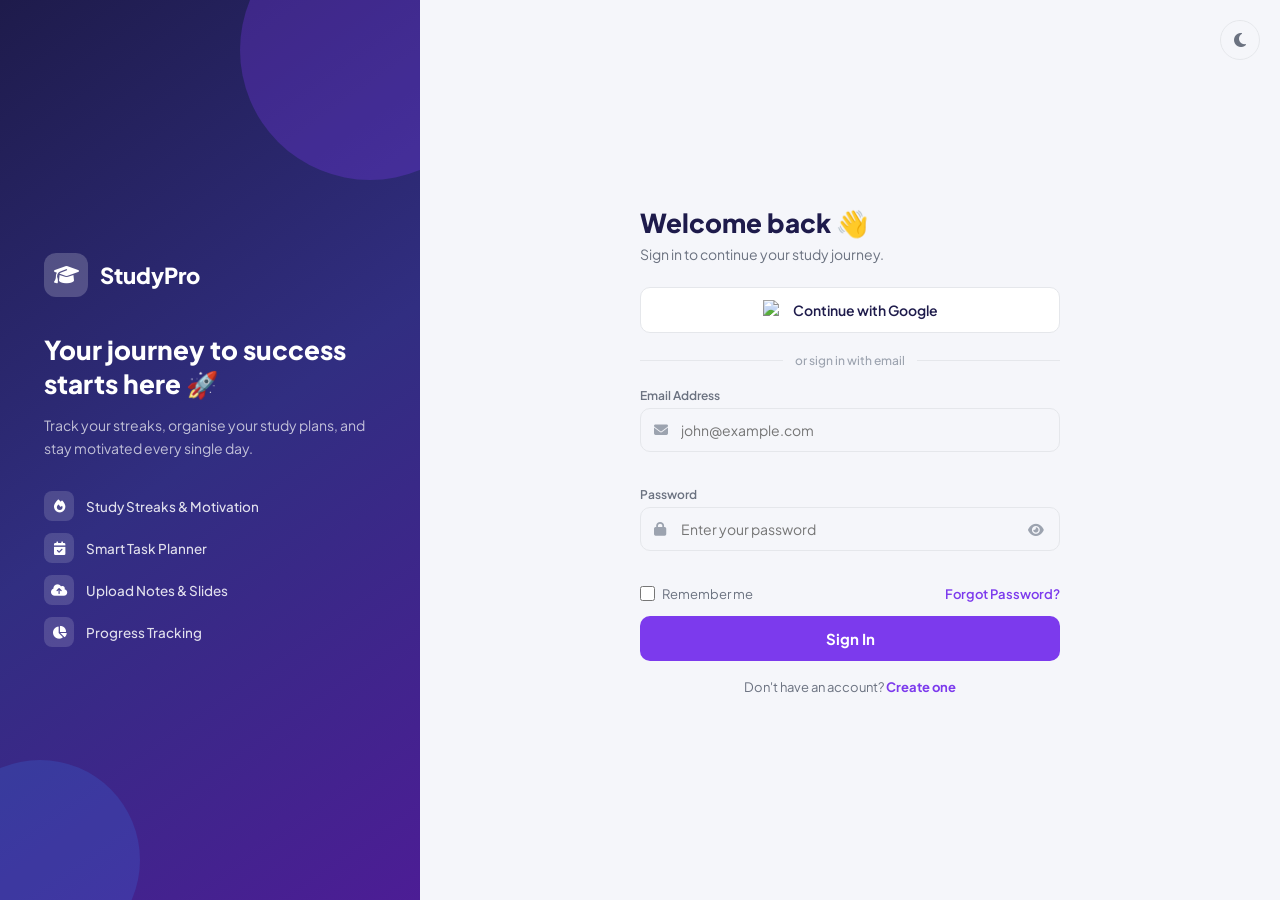
==== login.html @ b6affc6c "first commit" ====
<!DOCTYPE html>
<html lang="en" data-theme="light">
<head>
  <meta charset="UTF-8"/>
  <meta name="viewport" content="width=device-width, initial-scale=1.0"/>
  <title>StudyPro — Login</title>
  <link rel="stylesheet" href="css/style.css"/>
  <link href="https://fonts.googleapis.com/css2?family=Plus+Jakarta+Sans:wght@300;400;500;600;700;800&family=Manrope:wght@400;500;600;700&display=swap" rel="stylesheet"/>
  <link rel="stylesheet" href="https://cdnjs.cloudflare.com/ajax/libs/font-awesome/6.5.0/css/all.min.css"/>
</head>
<body class="auth-body">

  <button type="button" class="icon-btn theme-toggle auth-theme-btn" id="themeToggle" aria-label="Toggle theme" title="Toggle theme">
    <i class="fas fa-moon" id="themeIcon"></i>
  </button>

  <div class="auth-container">

    <!-- LEFT PANEL -->
    <div class="auth-left">
      <div class="auth-brand">
        <div class="brand-icon"><i class="fas fa-graduation-cap"></i></div>
        <span class="brand-name">StudyPro</span>
      </div>
      <h2 class="auth-left-title">Your journey to success starts here 🚀</h2>
      <p class="auth-left-sub">Track your streaks, organise your study plans, and stay motivated every single day.</p>
      <div class="auth-features">
        <div class="auth-feat"><i class="fas fa-fire"></i> Study Streaks & Motivation</div>
        <div class="auth-feat"><i class="fas fa-calendar-check"></i> Smart Task Planner</div>
        <div class="auth-feat"><i class="fas fa-cloud-arrow-up"></i> Upload Notes & Slides</div>
        <div class="auth-feat"><i class="fas fa-chart-pie"></i> Progress Tracking</div>
      </div>
    </div>

    <!-- RIGHT PANEL -->
    <div class="auth-right">
      <div class="auth-card">
        <h2 class="auth-title">Welcome back 👋</h2>
        <p class="auth-desc">Sign in to continue your study journey.</p>

        <!-- GOOGLE BUTTON -->
        <button class="btn-google" id="googleLogin">
          <img src="https://www.svgrepo.com/show/475656/google-color.svg" alt="Google" class="google-icon"/>
          Continue with Google
        </button>

        <div class="auth-divider"><span>or sign in with email</span></div>

        <!-- FORM -->
        <form id="loginForm" novalidate>

          <div class="form-group">
            <label>Email Address</label>
            <div class="input-wrap">
              <i class="fas fa-envelope input-icon"></i>
              <input type="email" id="loginEmail" placeholder="john@example.com" autocomplete="email"/>
            </div>
            <span class="field-error" id="emailError"></span>
          </div>

          <div class="form-group">
            <label>Password</label>
            <div class="input-wrap">
              <i class="fas fa-lock input-icon"></i>
              <input type="password" id="loginPassword" placeholder="Enter your password" autocomplete="current-password"/>
              <button type="button" class="toggle-pw" id="togglePw" aria-label="Toggle password visibility" title="Toggle password visibility">
                <i class="fas fa-eye" id="pwEyeIcon"></i>
              </button>
            </div>
            <span class="field-error" id="passwordError"></span>
          </div>

          <div class="form-row-space">
            <label class="checkbox-label">
              <input type="checkbox" id="rememberMe"/> Remember me
            </label>
            <a href="forgot.html" class="forgot-link">Forgot Password?</a>
          </div>

          <div class="form-message" id="loginMessage"></div>

          <button type="submit" class="btn-auth" id="loginBtn">
            <span id="loginBtnText">Sign In</span>
            <i class="fas fa-spinner fa-spin hidden" id="loginSpinner"></i>
          </button>
        </form>

        <p class="auth-switch">Don't have an account? <a href="register.html">Create one</a></p>
      </div>
    </div>

  </div>

  <script src="js/auth.js"></script>
</body>
</html>
---- css/style.css ----
/* ===== CSS VARIABLES ===== */
:root {
  --purple: #7C3AED;
  --purple-light: #EDE9FE;
  --purple-dark: #5B21B6;
  --green: #10B981;
  --green-light: #D1FAE5;
  --blue: #3B82F6;
  --blue-light: #DBEAFE;
  --orange: #F59E0B;
  --orange-light: #FEF3C7;
  --red: #EF4444;
  --red-light: #FEE2E2;

  --bg: #F5F6FA;
  --bg-2: #FFFFFF;
  --sidebar-bg: #1E1B4B;
  --sidebar-text: rgba(255,255,255,0.75);
  --sidebar-active: #7C3AED;
  --sidebar-hover: rgba(255,255,255,0.08);
  --text: #1E1B4B;
  --text-2: #6B7280;
  --text-3: #9CA3AF;
  --border: #E5E7EB;
  --shadow: 0 1px 4px rgba(0,0,0,0.07);
  --shadow-md: 0 4px 16px rgba(0,0,0,0.10);
  --radius: 14px;
  --radius-sm: 10px;
  --sidebar-width: 240px;
  --topnav-h: 68px;
  --font: 'Plus Jakarta Sans', sans-serif;
}

[data-theme="dark"] {
  --bg: #0F0E1A;
  --bg-2: #1A1828;
  --sidebar-bg: #13111F;
  --sidebar-text: rgba(255,255,255,0.65);
  --sidebar-hover: rgba(255,255,255,0.06);
  --text: #F1F0FF;
  --text-2: #A0A0B8;
  --text-3: #6B6B88;
  --border: #2A2840;
  --shadow: 0 1px 4px rgba(0,0,0,0.3);
  --shadow-md: 0 4px 20px rgba(0,0,0,0.4);
  --purple-light: rgba(124,58,237,0.15);
  --green-light: rgba(16,185,129,0.12);
  --blue-light: rgba(59,130,246,0.12);
  --orange-light: rgba(245,158,11,0.12);
  --red-light: rgba(239,68,68,0.12);
}

/* ===== RESET ===== */
* { box-sizing: border-box; margin: 0; padding: 0; }
html { scroll-behavior: smooth; }
body { font-family: var(--font); background: var(--bg); color: var(--text); transition: background 0.3s, color 0.3s; overflow-x: hidden; }
a { text-decoration: none; color: inherit; }
button { cursor: pointer; border: none; background: none; font-family: var(--font); }
input, select, textarea { font-family: var(--font); }
ul { list-style: none; }
.hidden { display: none !important; }

/* ===== LAYOUT ===== */
.sidebar {
  position: fixed; top: 0; left: 0; bottom: 0;
  width: var(--sidebar-width);
  background: var(--sidebar-bg);
  display: flex; flex-direction: column;
  z-index: 200; transition: transform 0.3s;
  overflow-y: auto;
}
.main-wrapper {
  margin-left: var(--sidebar-width);
  min-height: 100vh;
  display: flex; flex-direction: column;
}

/* ===== SIDEBAR BRAND ===== */
.sidebar-brand {
  display: flex; align-items: center; gap: 12px;
  padding: 24px 20px 20px;
  border-bottom: 1px solid rgba(255,255,255,0.08);
}
.brand-icon {
  width: 40px; height: 40px; border-radius: 10px;
  background: var(--purple);
  display: flex; align-items: center; justify-content: center;
  color: #fff; font-size: 18px; flex-shrink: 0;
}
.brand-name { font-size: 18px; font-weight: 800; color: #fff; }
.brand-tagline { font-size: 10px; color: var(--sidebar-text); display: block; margin-top: 1px; }

/* ===== SIDEBAR NAV ===== */
.sidebar-nav { padding: 16px 12px; flex: 1; }
.nav-item {
  display: flex; align-items: center; gap: 12px;
  padding: 11px 14px; border-radius: var(--radius-sm);
  color: var(--sidebar-text); font-size: 14px; font-weight: 500;
  margin-bottom: 2px; transition: all 0.18s;
}
.nav-item i { width: 18px; text-align: center; font-size: 15px; }
.nav-item:hover { background: var(--sidebar-hover); color: #fff; }
.nav-item.active { background: var(--sidebar-active); color: #fff; font-weight: 600; }

/* ===== SIDEBAR MOTIVATION ===== */
.sidebar-motivation {
  margin: 12px; padding: 16px;
  background: linear-gradient(135deg, rgba(124,58,237,0.3), rgba(59,130,246,0.2));
  border-radius: var(--radius); border: 1px solid rgba(124,58,237,0.3);
  text-align: center;
}
.motivation-rocket { font-size: 28px; margin-bottom: 6px; }
.motivation-title { color: #fff; font-size: 13px; font-weight: 700; margin-bottom: 4px; }
.motivation-text { color: var(--sidebar-text); font-size: 11.5px; line-height: 1.5; }

/* ===== SIDEBAR USER ===== */
.sidebar-user {
  display: flex; align-items: center; gap: 10px;
  padding: 16px 16px 20px;
  border-top: 1px solid rgba(255,255,255,0.08);
}
.user-avatar {
  width: 36px; height: 36px; border-radius: 50%;
  background: var(--purple); color: #fff;
  display: flex; align-items: center; justify-content: center;
  font-size: 12px; font-weight: 700; flex-shrink: 0;
}
.user-name { font-size: 13px; font-weight: 600; color: #fff; display: block; }
.user-role { font-size: 11px; color: var(--sidebar-text); }
.user-info { flex: 1; }
.user-chevron { color: var(--sidebar-text); font-size: 12px; }

/* ===== TOP NAV ===== */
.topnav {
  position: sticky; top: 0; z-index: 100;
  height: var(--topnav-h);
  background: var(--bg-2);
  border-bottom: 1px solid var(--border);
  display: flex; align-items: center; gap: 16px;
  padding: 0 28px;
  box-shadow: var(--shadow);
}
.hamburger { display: none; font-size: 18px; color: var(--text); padding: 8px; border-radius: 8px; }
.hamburger:hover { background: var(--bg); }
.search-bar {
  flex: 1; max-width: 480px;
  display: flex; align-items: center; gap: 10px;
  background: var(--bg); border: 1.5px solid var(--border);
  border-radius: 100px; padding: 10px 18px;
  transition: border-color 0.2s;
}
.search-bar:focus-within { border-color: var(--purple); }
.search-bar i { color: var(--text-3); font-size: 14px; }
.search-bar input { border: none; background: none; outline: none; font-size: 14px; color: var(--text); width: 100%; }
.search-bar input::placeholder { color: var(--text-3); }
.topnav-actions { display: flex; align-items: center; gap: 10px; margin-left: auto; }

/* ===== ICON BUTTONS ===== */
.icon-btn {
  width: 40px; height: 40px; border-radius: 50%;
  display: flex; align-items: center; justify-content: center;
  color: var(--text-2); font-size: 16px; transition: all 0.18s;
  background: var(--bg); border: 1.5px solid var(--border);
}
.icon-btn:hover { background: var(--purple-light); color: var(--purple); border-color: var(--purple); }
.notif-btn { position: relative; }
.notif-badge {
  position: absolute; top: -4px; right: -4px;
  background: var(--red); color: #fff;
  font-size: 10px; font-weight: 700; border-radius: 100px;
  min-width: 18px; height: 18px; display: flex; align-items: center; justify-content: center;
  border: 2px solid var(--bg-2);
}

/* ===== CONTENT AREA ===== */
.content { padding: 28px; flex: 1; }

/* ===== GREETING ===== */
.greeting-row { display: flex; align-items: flex-start; justify-content: space-between; margin-bottom: 24px; flex-wrap: wrap; gap: 12px; }
.greeting-title { font-size: 26px; font-weight: 800; line-height: 1.2; }
.greeting-sub { color: var(--text-2); font-size: 14px; margin-top: 4px; }
.streak-badge {
  display: flex; align-items: center; gap: 10px;
  background: var(--orange-light);
  border: 2px solid var(--orange);
  border-radius: var(--radius); padding: 12px 18px;
}
.streak-fire { font-size: 28px; }
.streak-num { font-size: 28px; font-weight: 800; color: var(--orange); display: block; line-height: 1; }
.streak-label { font-size: 11px; color: var(--text-2); font-weight: 500; }

/* ===== STATS GRID ===== */
.stats-grid { display: grid; grid-template-columns: repeat(4, 1fr); gap: 16px; margin-bottom: 24px; }
.stat-card {
  background: var(--bg-2); border-radius: var(--radius);
  padding: 20px; display: flex; align-items: center; gap: 16px;
  box-shadow: var(--shadow); border: 1.5px solid var(--border);
  transition: transform 0.2s, box-shadow 0.2s;
}
.stat-card:hover { transform: translateY(-2px); box-shadow: var(--shadow-md); }
.stat-icon {
  width: 52px; height: 52px; border-radius: 14px;
  display: flex; align-items: center; justify-content: center;
  font-size: 20px; flex-shrink: 0;
}
.stat-icon.purple { background: var(--purple-light); color: var(--purple); }
.stat-icon.green { background: var(--green-light); color: var(--green); }
.stat-icon.blue { background: var(--blue-light); color: var(--blue); }
.stat-icon.orange { background: var(--orange-light); color: var(--orange); }
.stat-label { font-size: 12px; color: var(--text-2); display: block; margin-bottom: 2px; }
.stat-value { font-size: 22px; font-weight: 800; color: var(--text); display: block; }
.stat-sub { font-size: 11px; color: var(--text-3); margin-top: 2px; display: block; }
.green-text { color: var(--green) !important; font-weight: 600; }
.progress-bar-mini { height: 4px; background: var(--border); border-radius: 99px; margin-top: 4px; overflow: hidden; }
.progress-fill { height: 100%; background: var(--orange); border-radius: 99px; transition: width 0.8s ease; }

/* ===== PANELS ===== */
.panel {
  background: var(--bg-2); border-radius: var(--radius);
  border: 1.5px solid var(--border); box-shadow: var(--shadow);
  padding: 20px;
}
.panel-header { display: flex; align-items: center; justify-content: space-between; margin-bottom: 16px; }
.panel-header h2 { font-size: 15px; font-weight: 700; color: var(--text); display: flex; align-items: center; gap: 8px; }
.link-btn { font-size: 12px; color: var(--purple); font-weight: 600; background: none; border: none; cursor: pointer; }
.link-btn:hover { text-decoration: underline; }

/* ===== MIDDLE ROW ===== */
.middle-row { display: grid; grid-template-columns: 1fr 340px; gap: 20px; margin-bottom: 20px; }
.right-col { display: flex; flex-direction: column; gap: 20px; }

/* ===== TASK LIST ===== */
.task-list { display: flex; flex-direction: column; gap: 2px; }
.task-item {
  display: grid; grid-template-columns: 32px 1fr auto auto 36px;
  align-items: center; gap: 12px;
  padding: 12px 6px; border-radius: var(--radius-sm);
  transition: background 0.15s; cursor: pointer;
}
.task-item:hover { background: var(--bg); }
.task-check {
  width: 22px; height: 22px; border-radius: 50%;
  border: 2px solid var(--border);
  display: flex; align-items: center; justify-content: center;
  font-size: 11px; color: transparent; transition: all 0.2s; flex-shrink: 0;
}
.task-item.done .task-check { background: var(--purple); border-color: var(--purple); color: #fff; }
.task-subject { font-size: 13px; font-weight: 700; }
.task-desc { font-size: 12px; color: var(--text-2); margin-top: 1px; }
.task-item.done .task-subject, .task-item.done .task-desc { text-decoration: line-through; opacity: 0.5; }
.task-time { font-size: 11.5px; color: var(--text-3); white-space: nowrap; }
.priority-tag {
  font-size: 11px; font-weight: 600; border-radius: 6px; padding: 3px 10px;
}
.priority-tag.High { background: var(--red-light); color: var(--red); }
.priority-tag.Medium { background: var(--orange-light); color: var(--orange); }
.priority-tag.Low { background: var(--green-light); color: var(--green); }
.task-menu { color: var(--text-3); font-size: 14px; padding: 4px; border-radius: 6px; }
.task-menu:hover { background: var(--bg); color: var(--text); }
.add-task-btn {
  margin-top: 10px; width: 100%; padding: 10px;
  border: 2px dashed var(--border); border-radius: var(--radius-sm);
  color: var(--text-2); font-size: 13px; font-weight: 600;
  transition: all 0.18s; display: flex; align-items: center; justify-content: center; gap: 6px;
}
.add-task-btn:hover { border-color: var(--purple); color: var(--purple); background: var(--purple-light); }

/* ===== CALENDAR ===== */
.cal-nav { display: flex; align-items: center; justify-content: space-between; margin-bottom: 12px; }
.cal-month { font-size: 14px; font-weight: 700; }
.cal-arrow { width: 28px; height: 28px; border-radius: 8px; background: var(--bg); border: 1px solid var(--border); color: var(--text-2); display: flex; align-items: center; justify-content: center; font-size: 12px; transition: all 0.15s; }
.cal-arrow:hover { background: var(--purple-light); color: var(--purple); }
.cal-grid { display: grid; grid-template-columns: repeat(7, 1fr); gap: 2px; }
.cal-day-name { text-align: center; font-size: 10px; font-weight: 700; color: var(--text-3); padding: 4px 0; }
.cal-days { display: grid; grid-template-columns: repeat(7, 1fr); gap: 2px; }
.cal-day {
  aspect-ratio: 1; border-radius: 8px; display: flex; align-items: center; justify-content: center;
  font-size: 12px; font-weight: 500; cursor: pointer; transition: all 0.15s; color: var(--text-2);
}
.cal-day:hover { background: var(--purple-light); color: var(--purple); }
.cal-day.today { background: var(--purple); color: #fff; font-weight: 700; }
.cal-day.other-month { opacity: 0.3; }
.cal-day.has-event::after { content: ''; width: 4px; height: 4px; border-radius: 50%; background: var(--orange); display: block; position: absolute; bottom: 3px; }
.cal-day { position: relative; }

/* ===== DONUT CHART ===== */
.donut-wrap { display: flex; align-items: center; gap: 20px; }
.donut-svg { width: 110px; height: 110px; flex-shrink: 0; transform: rotate(-90deg); }
.donut-bg { fill: none; stroke: var(--border); stroke-width: 16; }
.donut-seg { fill: none; stroke-width: 16; stroke-linecap: butt; }
.donut-completed { stroke: var(--green); }
.donut-progress { stroke: var(--orange); }
.donut-pending { stroke: var(--border); }
.donut-pct { font-size: 18px; font-weight: 800; fill: var(--text); text-anchor: middle; transform: rotate(90deg) translateY(-120px) translateX(60px); font-family: var(--font); }
.donut-lbl { font-size: 9px; fill: var(--text-3); text-anchor: middle; transform: rotate(90deg) translateY(-120px) translateX(60px); font-family: var(--font); }
.donut-legend { display: flex; flex-direction: column; gap: 10px; }
.legend-item { display: flex; align-items: center; gap: 8px; font-size: 12px; }
.legend-item div { display: flex; flex-direction: column; }
.legend-item strong { font-size: 12px; color: var(--text); }
.legend-item small { font-size: 10px; color: var(--text-3); }
.dot { width: 10px; height: 10px; border-radius: 50%; flex-shrink: 0; }
.dot.green { background: var(--green); }
.dot.yellow { background: var(--orange); }
.dot.grey { background: var(--border); }

/* ===== BOTTOM ROW ===== */
.bottom-row { display: grid; grid-template-columns: 1fr 300px; gap: 20px; margin-bottom: 20px; }

/* ===== WEEKLY OVERVIEW ===== */
.weekly-grid { display: grid; grid-template-columns: repeat(7, 1fr); gap: 8px; overflow-x: auto; }
.weekly-day { background: var(--bg); border-radius: var(--radius-sm); padding: 12px 10px; min-width: 110px; }
.weekly-day.today { background: var(--purple-light); border: 1.5px solid var(--purple); }
.weekly-day-header { margin-bottom: 8px; }
.weekly-day-name { font-size: 13px; font-weight: 700; color: var(--text); display: block; }
.weekly-day-date { font-size: 11px; color: var(--text-3); }
.weekly-task-item { font-size: 11px; color: var(--text-2); padding: 3px 0; display: flex; align-items: center; gap: 5px; }
.weekly-task-item::before { content: ''; width: 5px; height: 5px; border-radius: 50%; background: var(--purple); flex-shrink: 0; }
.add-weekly-btn { font-size: 11px; color: var(--purple); margin-top: 6px; display: block; font-weight: 600; }

/* ===== REMINDERS ===== */
.reminder-item {
  display: flex; align-items: center; gap: 12px;
  padding: 12px 0; border-bottom: 1px solid var(--border);
}
.reminder-item:last-child { border-bottom: none; }
.reminder-icon {
  width: 36px; height: 36px; border-radius: 10px;
  display: flex; align-items: center; justify-content: center;
  font-size: 16px; flex-shrink: 0;
}
.reminder-info { flex: 1; }
.reminder-title { font-size: 13px; font-weight: 600; color: var(--text); }
.reminder-time { font-size: 11px; color: var(--text-3); margin-top: 2px; }
.reminder-menu { color: var(--text-3); font-size: 14px; }

/* ===== FILE UPLOAD ===== */
.upload-panel { margin-top: 0; }
.badge-label { font-size: 11px; background: var(--purple-light); color: var(--purple); padding: 4px 10px; border-radius: 100px; font-weight: 600; }
.upload-zone {
  border: 2px dashed var(--border); border-radius: var(--radius);
  padding: 32px; text-align: center;
  transition: all 0.2s; cursor: pointer;
}
.upload-zone:hover, .upload-zone.drag-over { border-color: var(--purple); background: var(--purple-light); }
.upload-icon { font-size: 36px; color: var(--purple); opacity: 0.7; margin-bottom: 10px; }
.upload-title { font-size: 15px; font-weight: 700; color: var(--text); margin-bottom: 4px; }
.upload-sub { font-size: 12px; color: var(--text-3); margin-bottom: 14px; }
.btn-upload {
  background: var(--purple); color: #fff; font-size: 13px; font-weight: 600;
  padding: 10px 24px; border-radius: 100px; cursor: pointer; transition: all 0.18s;
}
.btn-upload:hover { background: var(--purple-dark); transform: translateY(-1px); }
.uploaded-files { margin-top: 14px; display: flex; flex-direction: column; gap: 8px; }
.uploaded-file {
  display: flex; align-items: center; gap: 12px;
  padding: 12px 14px; background: var(--bg); border-radius: var(--radius-sm);
  border: 1px solid var(--border); animation: slideIn 0.3s ease;
}
.file-icon { font-size: 20px; }
.file-name { font-size: 13px; font-weight: 600; color: var(--text); }
.file-size { font-size: 11px; color: var(--text-3); }
.file-info { flex: 1; }
.file-remove { color: var(--text-3); font-size: 13px; transition: color 0.15s; }
.file-remove:hover { color: var(--red); }

/* ===== MODAL ===== */
.modal-overlay {
  position: fixed; inset: 0; background: rgba(0,0,0,0.5);
  display: flex; align-items: center; justify-content: center;
  z-index: 999; opacity: 0; pointer-events: none; transition: opacity 0.2s;
}
.modal-overlay.open { opacity: 1; pointer-events: all; }
.modal {
  background: var(--bg-2); border-radius: 18px;
  width: 440px; max-width: 95vw;
  box-shadow: 0 20px 60px rgba(0,0,0,0.25);
  transform: scale(0.95); transition: transform 0.2s;
}
.modal-overlay.open .modal { transform: scale(1); }
.modal-header { display: flex; align-items: center; justify-content: space-between; padding: 20px 24px; border-bottom: 1px solid var(--border); }
.modal-header h3 { font-size: 16px; font-weight: 700; }
.modal-close { width: 32px; height: 32px; border-radius: 8px; background: var(--bg); color: var(--text-2); display: flex; align-items: center; justify-content: center; transition: all 0.15s; }
.modal-close:hover { background: var(--red-light); color: var(--red); }
.modal-body { padding: 20px 24px; display: flex; flex-direction: column; gap: 14px; }
.modal-footer { display: flex; gap: 10px; justify-content: flex-end; padding: 16px 24px; border-top: 1px solid var(--border); }
.btn-cancel { padding: 10px 20px; border-radius: 10px; background: var(--bg); color: var(--text-2); font-size: 13px; font-weight: 600; transition: all 0.15s; }
.btn-cancel:hover { background: var(--border); }
.btn-save { padding: 10px 22px; border-radius: 10px; background: var(--purple); color: #fff; font-size: 13px; font-weight: 600; transition: all 0.15s; }
.btn-save:hover { background: var(--purple-dark); }
.form-group { display: flex; flex-direction: column; gap: 5px; }
.form-group label { font-size: 12px; font-weight: 600; color: var(--text-2); }
.form-group input, .form-group select {
  padding: 10px 12px; border-radius: 10px;
  border: 1.5px solid var(--border); background: var(--bg);
  color: var(--text); font-size: 13px; outline: none; transition: border-color 0.2s;
}
.form-group input:focus, .form-group select:focus { border-color: var(--purple); }
.form-row { display: grid; grid-template-columns: 1fr 1fr; gap: 12px; }

/* ===== AUTH PAGES ===== */
.auth-body { min-height: 100vh; display: flex; align-items: stretch; }
.auth-theme-btn { position: fixed; top: 20px; right: 20px; z-index: 100; }

.auth-container { display: flex; width: 100%; min-height: 100vh; }

.auth-left {
  width: 420px; flex-shrink: 0;
  background: linear-gradient(145deg, #1E1B4B, #312E81, #4C1D95);
  padding: 48px 44px; display: flex; flex-direction: column; justify-content: center;
  position: relative; overflow: hidden;
}
.auth-left::before {
  content: ''; position: absolute; top: -80px; right: -80px;
  width: 260px; height: 260px; border-radius: 50%;
  background: rgba(124,58,237,0.3); pointer-events: none;
}
.auth-left::after {
  content: ''; position: absolute; bottom: -60px; left: -60px;
  width: 200px; height: 200px; border-radius: 50%;
  background: rgba(59,130,246,0.2); pointer-events: none;
}
.auth-brand { display: flex; align-items: center; gap: 12px; margin-bottom: 36px; }
.auth-brand .brand-icon { width: 44px; height: 44px; border-radius: 12px; background: rgba(255,255,255,0.2); display: flex; align-items: center; justify-content: center; color: #fff; font-size: 20px; }
.auth-brand .brand-name { font-size: 22px; font-weight: 800; color: #fff; }
.auth-left-title { font-size: 26px; font-weight: 800; color: #fff; line-height: 1.3; margin-bottom: 14px; position: relative; z-index: 1; }
.auth-left-sub { font-size: 14px; color: rgba(255,255,255,0.7); line-height: 1.6; margin-bottom: 32px; position: relative; z-index: 1; }
.auth-features { display: flex; flex-direction: column; gap: 12px; position: relative; z-index: 1; }
.auth-feat { display: flex; align-items: center; gap: 12px; color: rgba(255,255,255,0.85); font-size: 13.5px; font-weight: 500; }
.auth-feat i { width: 30px; height: 30px; background: rgba(255,255,255,0.15); border-radius: 8px; display: flex; align-items: center; justify-content: center; font-size: 13px; color: #fff; flex-shrink: 0; }

.auth-right {
  flex: 1; display: flex; align-items: center; justify-content: center;
  padding: 40px 24px; background: var(--bg);
}
.auth-card { width: 100%; max-width: 420px; }
.auth-title { font-size: 26px; font-weight: 800; color: var(--text); margin-bottom: 6px; }
.auth-desc { font-size: 14px; color: var(--text-2); margin-bottom: 24px; }

.btn-google {
  width: 100%; padding: 12px 20px;
  border: 1.5px solid var(--border); border-radius: var(--radius-sm);
  background: var(--bg-2); color: var(--text); font-size: 14px; font-weight: 600;
  display: flex; align-items: center; justify-content: center; gap: 10px;
  transition: all 0.18s; cursor: pointer;
}
.btn-google:hover { border-color: var(--purple); background: var(--purple-light); box-shadow: var(--shadow-md); }
.google-icon { width: 20px; height: 20px; }

.auth-divider { display: flex; align-items: center; gap: 12px; margin: 20px 0; }
.auth-divider::before, .auth-divider::after { content: ''; flex: 1; height: 1px; background: var(--border); }
.auth-divider span { font-size: 12px; color: var(--text-3); font-weight: 500; white-space: nowrap; }

/* AUTH FORM */
#loginForm, #registerForm { display: flex; flex-direction: column; gap: 14px; }

.input-wrap { position: relative; display: flex; align-items: center; }
.input-icon { position: absolute; left: 14px; color: var(--text-3); font-size: 14px; z-index: 1; }
.input-wrap input {
  width: 100%; padding: 12px 14px 12px 40px;
  border: 1.5px solid var(--border); border-radius: var(--radius-sm);
  background: var(--bg); color: var(--text); font-size: 14px; outline: none;
  transition: border-color 0.2s, box-shadow 0.2s; font-family: var(--font);
}
.input-wrap input:focus { border-color: var(--purple); box-shadow: 0 0 0 3px rgba(124,58,237,0.12); }
.input-wrap input.error-input { border-color: var(--red); }
.input-wrap input.success-input { border-color: var(--green); }

.toggle-pw {
  position: absolute; right: 12px; color: var(--text-3); font-size: 14px;
  background: none; border: none; cursor: pointer; padding: 4px; transition: color 0.15s;
}
.toggle-pw:hover { color: var(--purple); }

.field-error { font-size: 11.5px; color: var(--red); font-weight: 500; min-height: 16px; display: block; }

.form-row-space { display: flex; align-items: center; justify-content: space-between; }
.checkbox-label { display: flex; align-items: center; gap: 7px; font-size: 13px; color: var(--text-2); cursor: pointer; }
.checkbox-label input { accent-color: var(--purple); width: 15px; height: 15px; }
.forgot-link { font-size: 13px; color: var(--purple); font-weight: 600; }
.forgot-link:hover { text-decoration: underline; }

.form-message {
  padding: 10px 14px; border-radius: 10px; font-size: 13px; font-weight: 500;
  display: none;
}
.form-message.success { background: var(--green-light); color: var(--green); display: block; }
.form-message.error { background: var(--red-light); color: var(--red); display: block; }

.btn-auth {
  width: 100%; padding: 13px; border-radius: var(--radius-sm);
  background: var(--purple); color: #fff; font-size: 15px; font-weight: 700;
  cursor: pointer; transition: all 0.18s; display: flex; align-items: center; justify-content: center; gap: 8px;
  border: none; font-family: var(--font);
}
.btn-auth:hover { background: var(--purple-dark); transform: translateY(-1px); box-shadow: 0 6px 20px rgba(124,58,237,0.35); }
.btn-auth:active { transform: translateY(0); }

.auth-switch { text-align: center; font-size: 13px; color: var(--text-2); margin-top: 18px; }
.auth-switch a { color: var(--purple); font-weight: 700; }
.auth-switch a:hover { text-decoration: underline; }

/* Password strength */
.pw-strength { display: flex; align-items: center; gap: 8px; margin-top: 6px; }
.pw-bar { flex: 1; height: 4px; background: var(--border); border-radius: 99px; overflow: hidden; }
.pw-fill { height: 100%; width: 0; border-radius: 99px; transition: width 0.3s, background 0.3s; }
.pw-label { font-size: 11px; color: var(--text-3); font-weight: 600; }

.form-row-two { display: grid; grid-template-columns: 1fr 1fr; gap: 12px; }
.mt-8 { margin-top: 4px; }

/* ===== ANIMATIONS ===== */
@keyframes slideIn {
  from { opacity: 0; transform: translateY(-6px); }
  to { opacity: 1; transform: translateY(0); }
}
@keyframes fadeIn {
  from { opacity: 0; }
  to { opacity: 1; }
}
.content { animation: fadeIn 0.35s ease; }

/* ===== RESPONSIVE ===== */
@media (max-width: 1100px) {
  .stats-grid { grid-template-columns: repeat(2, 1fr); }
  .middle-row { grid-template-columns: 1fr; }
  .bottom-row { grid-template-columns: 1fr; }
  .right-col { flex-direction: row; flex-wrap: wrap; }
  .right-col .panel { flex: 1; min-width: 260px; }
}
@media (max-width: 900px) {
  .sidebar { transform: translateX(-100%); }
  .sidebar.open { transform: translateX(0); }
  .main-wrapper { margin-left: 0; }
  .hamburger { display: flex; }
  .auth-left { display: none; }
}
@media (max-width: 600px) {
  .stats-grid { grid-template-columns: 1fr 1fr; }
  .content { padding: 16px; }
  .topnav { padding: 0 16px; }
  .weekly-grid { grid-template-columns: repeat(7, 110px); }
  .form-row-two { grid-template-columns: 1fr; }
}
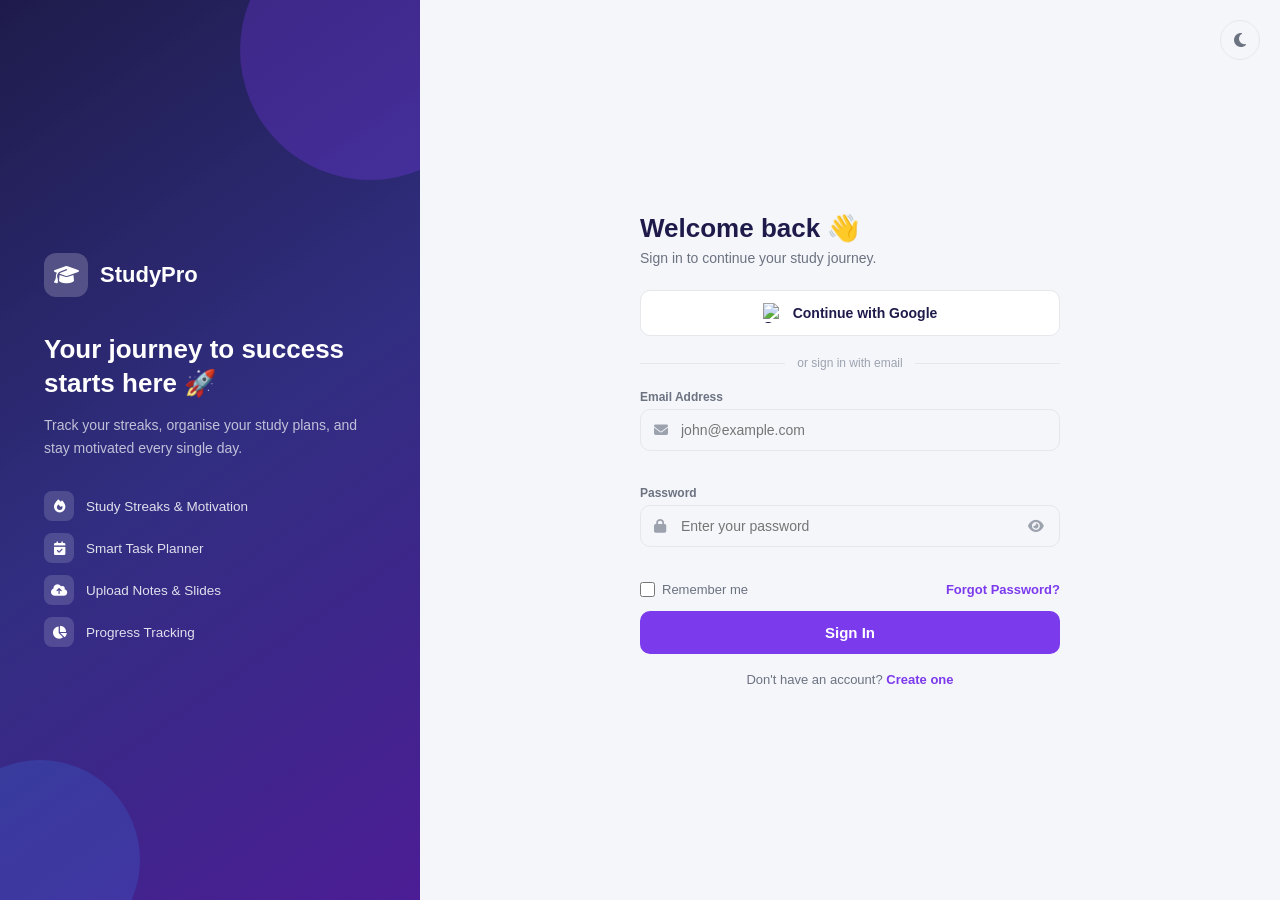
==== commit a700a396: "added some files" ====
--- a/login.html
+++ b/login.html
@@ -5,7 +5,7 @@
   <meta name="viewport" content="width=device-width, initial-scale=1.0"/>
   <title>StudyPro — Login</title>
   <link rel="stylesheet" href="css/style.css"/>
-  <link href="https://fonts.googleapis.com/css2?family=Plus+Jakarta+Sans:wght@300;400;500;600;700;800&family=Manrope:wght@400;500;600;700&display=swap" rel="stylesheet"/>
+  
   <link rel="stylesheet" href="https://cdnjs.cloudflare.com/ajax/libs/font-awesome/6.5.0/css/all.min.css"/>
 </head>
 <body class="auth-body">
--- a/css/style.css
+++ b/css/style.css
@@ -1,4 +1,4 @@
-/* ===== CSS VARIABLES ===== */
+@import url('https://fonts.googleapis.com/css2?family=Inter:ital,opsz,wght@0,14..32,100..900;1,14..32,100..900&family=Poppins:ital,wght@0,100;0,200;0,300;0,400;0,500;0,600;0,700;0,800;0,900;1,100;1,200;1,300;1,400;1,500;1,600;1,700;1,800;1,900&display=swap');
 :root {
   --purple: #7C3AED;
   --purple-light: #EDE9FE;
@@ -508,6 +508,756 @@
 .form-row-two { display: grid; grid-template-columns: 1fr 1fr; gap: 12px; }
 .mt-8 { margin-top: 4px; }
 
+
+/* ─── Sidebar ─── */
+.sidebar {
+  width: 220px;
+  background: #fff;
+  border-right: 1px solid #ebebf0;
+  display: flex;
+  flex-direction: column;
+  flex-shrink: 0;
+  padding-bottom: 1rem;
+  position: fixed;
+  top: 0;
+  left: 0;
+  height: 100vh;
+}
+
+.sidebar-logo {
+  display: flex;
+  align-items: center;
+  gap: 10px;
+  padding: 1.1rem 1.2rem 1rem;
+  border-bottom: 1px solid #ebebf0;
+}
+
+.logo-icon {
+  width: 34px;
+  height: 34px;
+  background: #7c3aed;
+  border-radius: 8px;
+  display: flex;
+  align-items: center;
+  justify-content: center;
+}
+
+.logo-icon i {
+  color: #fff;
+  font-size: 18px;
+}
+
+.logo-text {
+  font-weight: 700;
+  font-size: 15px;
+  color: #1a1a2e;
+}
+
+.logo-sub {
+  font-size: 10px;
+  color: #888;
+}
+
+.nav-section {
+  padding: 0.8rem 0.8rem 0.2rem;
+}
+
+.nav-item {
+  display: flex;
+  align-items: center;
+  gap: 10px;
+  padding: 0.5rem 0.75rem;
+  border-radius: 8px;
+  cursor: pointer;
+  color: #555;
+  font-size: 13.5px;
+  transition: background 0.15s, color 0.15s;
+  margin-bottom: 2px;
+}
+
+.nav-item:hover {
+  background: #f5f0ff;
+  color: #7c3aed;
+}
+
+.nav-item.active {
+  background: #7c3aed;
+  color: #fff;
+}
+
+.nav-item i {
+  font-size: 17px;
+  flex-shrink: 0;
+}
+
+.sidebar-footer {
+  margin-top: auto;
+  padding: 0.8rem;
+  border-top: 1px solid #ebebf0;
+}
+
+.user-card {
+  display: flex;
+  align-items: center;
+  gap: 9px;
+  padding: 0.5rem 0.4rem;
+  border-radius: 8px;
+  cursor: pointer;
+}
+
+.avatar {
+  width: 32px;
+  height: 32px;
+  border-radius: 50%;
+  background: #7c3aed;
+  color: #fff;
+  display: flex;
+  align-items: center;
+  justify-content: center;
+  font-size: 12px;
+  font-weight: 600;
+  flex-shrink: 0;
+}
+
+.user-name {
+  font-size: 13px;
+  font-weight: 600;
+}
+
+.user-role {
+  font-size: 11px;
+  color: #999;
+}
+
+/* ─── Main ─── */
+.main {
+  flex: 1;
+  margin-left: 220px;
+  padding: 1.5rem 2rem;
+  overflow-y: auto;
+}
+
+.page-header {
+  margin-bottom: 1.5rem;
+}
+
+.page-title {
+  font-size: 22px;
+  font-weight: 700;
+  color: #1a1a2e;
+}
+
+.page-sub {
+  font-size: 13px;
+  color: #888;
+  margin-top: 2px;
+}
+
+/* ─── Settings Tabs ─── */
+.settings-tabs {
+  display: flex;
+  gap: 4px;
+  background: #fff;
+  border: 1px solid #ebebf0;
+  border-radius: 10px;
+  padding: 4px;
+  margin-bottom: 1.5rem;
+  width: fit-content;
+}
+
+.tab-btn {
+  display: flex;
+  align-items: center;
+  gap: 6px;
+  padding: 6px 14px;
+  border-radius: 7px;
+  border: none;
+  background: transparent;
+  font-size: 13px;
+  color: #666;
+  cursor: pointer;
+  font-weight: 500;
+  transition: all 0.15s;
+  white-space: nowrap;
+}
+
+.tab-btn:hover {
+  background: #f5f0ff;
+  color: #7c3aed;
+}
+
+.tab-btn.active {
+  background: #7c3aed;
+  color: #fff;
+}
+
+.tab-btn i {
+  font-size: 15px;
+}
+
+/* ─── Tab Panels ─── */
+.tab-panel {
+  display: none;
+}
+
+.tab-panel.active {
+  display: block;
+}
+
+/* ─── Settings Grid ─── */
+.settings-grid {
+  display: flex;
+  gap: 1.25rem;
+  align-items: flex-start;
+}
+
+.settings-col {
+  flex: 1;
+  display: flex;
+  flex-direction: column;
+  gap: 1rem;
+}
+
+.settings-col.narrow {
+  max-width: 280px;
+}
+
+/* ─── Cards ─── */
+.card {
+  background: #fff;
+  border: 1px solid #ebebf0;
+  border-radius: 12px;
+  overflow: hidden;
+}
+
+.card-header {
+  padding: 1rem 1.2rem 0.75rem;
+  border-bottom: 1px solid #f0f0f5;
+  display: flex;
+  align-items: center;
+  gap: 8px;
+}
+
+.card-header > i {
+  font-size: 18px;
+  color: #7c3aed;
+}
+
+.card-title {
+  font-size: 14px;
+  font-weight: 600;
+  color: #1a1a2e;
+}
+
+.card-sub {
+  font-size: 12px;
+  color: #999;
+  margin-top: 1px;
+}
+
+.card-body {
+  padding: 1rem 1.2rem;
+}
+
+/* ─── Profile Avatar ─── */
+.profile-avatar-row {
+  display: flex;
+  align-items: center;
+  gap: 1rem;
+  margin-bottom: 1rem;
+}
+
+.profile-avatar {
+  width: 64px;
+  height: 64px;
+  border-radius: 50%;
+  background: linear-gradient(135deg, #7c3aed, #a855f7);
+  display: flex;
+  align-items: center;
+  justify-content: center;
+  font-size: 22px;
+  font-weight: 700;
+  color: #fff;
+  position: relative;
+  flex-shrink: 0;
+}
+
+.avatar-badge {
+  position: absolute;
+  bottom: 0;
+  right: 0;
+  width: 20px;
+  height: 20px;
+  background: #10b981;
+  border-radius: 50%;
+  border: 2px solid #fff;
+}
+
+.avatar-actions {
+  display: flex;
+  flex-direction: column;
+  gap: 6px;
+}
+
+/* ─── Buttons ─── */
+.btn-outline {
+  padding: 5px 12px;
+  border: 1px solid #ddd;
+  border-radius: 6px;
+  background: #fff;
+  font-size: 12px;
+  color: #444;
+  cursor: pointer;
+  font-weight: 500;
+  transition: all 0.15s;
+  display: inline-flex;
+  align-items: center;
+  gap: 5px;
+}
+
+.btn-outline:hover {
+  border-color: #7c3aed;
+  color: #7c3aed;
+}
+
+.btn-danger-outline {
+  padding: 5px 12px;
+  border: 1px solid #fecaca;
+  border-radius: 6px;
+  background: #fff;
+  font-size: 12px;
+  color: #dc2626;
+  cursor: pointer;
+  font-weight: 500;
+  display: inline-flex;
+  align-items: center;
+  gap: 5px;
+}
+
+.btn-primary {
+  padding: 7px 18px;
+  background: #7c3aed;
+  color: #fff;
+  border: none;
+  border-radius: 7px;
+  font-size: 13px;
+  font-weight: 600;
+  cursor: pointer;
+  display: inline-flex;
+  align-items: center;
+  gap: 6px;
+  transition: background 0.15s;
+}
+
+.btn-primary:hover {
+  background: #6d28d9;
+}
+
+.btn-cancel {
+  padding: 7px 14px;
+  background: #fff;
+  color: #555;
+  border: 1px solid #ddd;
+  border-radius: 7px;
+  font-size: 13px;
+  font-weight: 500;
+  cursor: pointer;
+}
+
+.btn-ghost-danger {
+  padding: 5px 12px;
+  border: 1px solid #fca5a5;
+  border-radius: 6px;
+  background: #fff;
+  font-size: 12px;
+  color: #dc2626;
+  cursor: pointer;
+  font-weight: 500;
+  flex-shrink: 0;
+  white-space: nowrap;
+  display: inline-flex;
+  align-items: center;
+  gap: 5px;
+}
+
+.btn-ghost-danger:hover {
+  background: #fef2f2;
+}
+
+/* ─── Form Fields ─── */
+.field-group {
+  margin-bottom: 0.9rem;
+}
+
+.field-label {
+  font-size: 12px;
+  font-weight: 600;
+  color: #555;
+  margin-bottom: 5px;
+  display: block;
+}
+
+.field-input {
+  width: 100%;
+  padding: 7px 10px;
+  border: 1px solid #e0e0eb;
+  border-radius: 7px;
+  font-size: 13px;
+  color: #1a1a2e;
+  background: #fafafa;
+  outline: none;
+  transition: border 0.15s;
+  font-family: 'Segoe UI', sans-serif;
+}
+
+.field-input:focus {
+  border-color: #7c3aed;
+  background: #fff;
+}
+
+.field-row {
+  display: flex;
+  gap: 10px;
+}
+
+.field-row .field-group {
+  flex: 1;
+}
+
+.field-select {
+  width: 100%;
+  padding: 7px 10px;
+  border: 1px solid #e0e0eb;
+  border-radius: 7px;
+  font-size: 13px;
+  color: #1a1a2e;
+  background: #fafafa;
+  outline: none;
+  appearance: none;
+  background-image: url("data:image/svg+xml,%3Csvg xmlns='http://www.w3.org/2000/svg' width='12' height='12' viewBox='0 0 24 24' fill='none' stroke='%23888' stroke-width='2'%3E%3Cpolyline points='6 9 12 15 18 9'%3E%3C/polyline%3E%3C/svg%3E");
+  background-repeat: no-repeat;
+  background-position: right 10px center;
+  font-family: 'Segoe UI', sans-serif;
+}
+
+/* ─── Toggle Switch ─── */
+.toggle-row {
+  display: flex;
+  align-items: center;
+  justify-content: space-between;
+  padding: 0.65rem 0;
+  border-bottom: 1px solid #f4f4f8;
+}
+
+.toggle-row:last-child {
+  border-bottom: none;
+  padding-bottom: 0;
+}
+
+.toggle-row:first-child {
+  padding-top: 0;
+}
+
+.toggle-info {
+  flex: 1;
+}
+
+.toggle-label {
+  font-size: 13px;
+  font-weight: 500;
+  color: #1a1a2e;
+}
+
+.toggle-desc {
+  font-size: 11.5px;
+  color: #999;
+  margin-top: 2px;
+}
+
+.toggle-switch {
+  position: relative;
+  width: 38px;
+  height: 21px;
+  flex-shrink: 0;
+  margin-left: 12px;
+}
+
+.toggle-switch input {
+  opacity: 0;
+  width: 0;
+  height: 0;
+}
+
+.slider-pill {
+  position: absolute;
+  inset: 0;
+  background: #ddd;
+  border-radius: 21px;
+  cursor: pointer;
+  transition: background 0.2s;
+}
+
+.slider-pill::before {
+  content: '';
+  position: absolute;
+  width: 15px;
+  height: 15px;
+  border-radius: 50%;
+  background: #fff;
+  top: 3px;
+  left: 3px;
+  transition: transform 0.2s;
+  box-shadow: 0 1px 3px rgba(0, 0, 0, 0.15);
+}
+
+.toggle-switch input:checked + .slider-pill {
+  background: #7c3aed;
+}
+
+.toggle-switch input:checked + .slider-pill::before {
+  transform: translateX(17px);
+}
+
+/* ─── Theme Selector ─── */
+.theme-options {
+  display: flex;
+  gap: 8px;
+  margin-top: 0.5rem;
+}
+
+.theme-opt {
+  flex: 1;
+  border: 2px solid #e0e0eb;
+  border-radius: 8px;
+  padding: 8px;
+  cursor: pointer;
+  text-align: center;
+  transition: border 0.15s;
+}
+
+.theme-opt.active {
+  border-color: #7c3aed;
+}
+
+.theme-preview {
+  width: 100%;
+  height: 36px;
+  border-radius: 5px;
+  margin-bottom: 5px;
+  border: 1px solid #f0f0f0;
+}
+
+.theme-name {
+  font-size: 11px;
+  font-weight: 600;
+  color: #555;
+}
+
+/* ─── Color Dots ─── */
+.color-options {
+  display: flex;
+  gap: 8px;
+  flex-wrap: wrap;
+  margin-top: 0.5rem;
+}
+
+.color-dot {
+  width: 26px;
+  height: 26px;
+  border-radius: 50%;
+  cursor: pointer;
+  border: 2px solid transparent;
+  transition: transform 0.15s;
+  display: flex;
+  align-items: center;
+  justify-content: center;
+}
+
+.color-dot:hover {
+  transform: scale(1.15);
+}
+
+.color-dot.active {
+  border-color: #1a1a2e;
+}
+
+.color-dot i {
+  font-size: 12px;
+  color: #fff;
+}
+
+/* ─── Save Row ─── */
+.save-row {
+  display: flex;
+  justify-content: flex-end;
+  padding: 0.75rem 1.2rem;
+  border-top: 1px solid #f0f0f5;
+  background: #fafafa;
+  gap: 8px;
+}
+
+/* ─── Plan Badge ─── */
+.plan-badge {
+  display: inline-flex;
+  align-items: center;
+  gap: 4px;
+  background: #f5f0ff;
+  color: #7c3aed;
+  border-radius: 20px;
+  font-size: 11px;
+  font-weight: 700;
+  padding: 3px 10px;
+}
+
+.plan-badge i {
+  font-size: 12px;
+}
+
+/* ─── Session Items ─── */
+.session-item {
+  display: flex;
+  align-items: center;
+  gap: 10px;
+  padding: 0.6rem 0;
+  border-bottom: 1px solid #f4f4f8;
+}
+
+.session-item:last-child {
+  border-bottom: none;
+}
+
+.session-icon {
+  width: 32px;
+  height: 32px;
+  border-radius: 8px;
+  background: #f5f0ff;
+  display: flex;
+  align-items: center;
+  justify-content: center;
+  flex-shrink: 0;
+}
+
+.session-icon i {
+  font-size: 17px;
+  color: #7c3aed;
+}
+
+.session-info {
+  flex: 1;
+}
+
+.session-device {
+  font-size: 13px;
+  font-weight: 500;
+}
+
+.session-meta {
+  font-size: 11px;
+  color: #999;
+}
+
+.session-current {
+  font-size: 10px;
+  font-weight: 700;
+  background: #dcfce7;
+  color: #16a34a;
+  padding: 2px 8px;
+  border-radius: 10px;
+}
+
+.session-revoke {
+  font-size: 11px;
+  color: #dc2626;
+  cursor: pointer;
+  text-decoration: underline;
+}
+
+/* ─── Danger Zone ─── */
+.danger-item {
+  display: flex;
+  align-items: center;
+  justify-content: space-between;
+  padding: 0.7rem 0;
+  border-bottom: 1px solid #f4f4f8;
+}
+
+.danger-item:last-child {
+  border-bottom: none;
+}
+
+.danger-title {
+  font-size: 13px;
+  font-weight: 500;
+  color: #1a1a2e;
+}
+
+.danger-desc {
+  font-size: 11.5px;
+  color: #999;
+}
+
+/* ─── Notification Groups ─── */
+.notif-group {
+  margin-bottom: 1rem;
+}
+
+.notif-group-title {
+  font-size: 11px;
+  font-weight: 700;
+  text-transform: uppercase;
+  letter-spacing: 0.05em;
+  color: #aaa;
+  margin-bottom: 0.5rem;
+}
+
+/* ─── Chips ─── */
+.goal-chips {
+  display: flex;
+  flex-wrap: wrap;
+  gap: 6px;
+  margin-top: 6px;
+}
+
+.chip {
+  padding: 4px 12px;
+  border-radius: 20px;
+  font-size: 12px;
+  border: 1px solid #e0e0eb;
+  background: #fff;
+  color: #555;
+  cursor: pointer;
+  font-weight: 500;
+  transition: all 0.15s;
+}
+
+.chip.active {
+  background: #7c3aed;
+  color: #fff;
+  border-color: #7c3aed;
+}
+
+.chip:hover:not(.active) {
+  border-color: #7c3aed;
+  color: #7c3aed;
+}
+
+/* ─── Password Strength Badges ─── */
+.pw-badge {
+  font-size: 11px;
+  padding: 3px 8px;
+  border-radius: 10px;
+}
+
+.pw-badge.met {
+  background: #dcfce7;
+  color: #166534;
+}
+
+.pw-badge.unmet {
+  background: #f1f5f9;
+  color: #64748b;
+}
+
 /* ===== ANIMATIONS ===== */
 @keyframes slideIn {
   from { opacity: 0; transform: translateY(-6px); }
@@ -540,4 +1290,169 @@
   .topnav { padding: 0 16px; }
   .weekly-grid { grid-template-columns: repeat(7, 110px); }
   .form-row-two { grid-template-columns: 1fr; }
-}+}
+
+/* ===== SETTINGS PAGE STYLES ===== */
+
+.settings-tabs { display: flex; gap: 0; margin-bottom: 24px; }
+.tab-btn {
+  padding: 12px 20px; background: transparent; border: none; border-bottom: 2px solid transparent;
+  color: var(--text-2); font-size: 14px; font-weight: 500; cursor: pointer; transition: all 0.2s;
+  display: flex; align-items: center; gap: 8px;
+}
+.tab-btn.active { color: var(--purple); border-bottom-color: var(--purple); }
+.tab-btn:hover { color: var(--text); }
+
+.settings-grid { display: grid; grid-template-columns: 1fr 300px; gap: 24px; }
+.settings-col { display: flex; flex-direction: column; gap: 24px; }
+.settings-col.narrow { grid-column: 2; }
+
+.card { background: var(--bg-2); border-radius: var(--radius); padding: 20px; box-shadow: var(--shadow); }
+.card-header { display: flex; align-items: center; gap: 12px; margin-bottom: 16px; }
+.card-title { font-size: 16px; font-weight: 600; color: var(--text); margin: 0; }
+.card-sub { font-size: 13px; color: var(--text-2); margin: 0; }
+.card-body { color: var(--text); }
+
+.field-group { margin-bottom: 16px; }
+.field-label { display: block; font-size: 13px; font-weight: 500; color: var(--text); margin-bottom: 6px; }
+.field-input, .field-select {
+  width: 100%; padding: 10px 12px; border: 1px solid var(--border); border-radius: var(--radius-sm);
+  background: var(--bg); color: var(--text); font-size: 14px; font-family: var(--font);
+}
+.field-input:focus, .field-select:focus { outline: none; border-color: var(--purple); box-shadow: 0 0 0 3px rgba(124,58,237,0.1); }
+
+.save-row { display: flex; gap: 12px; justify-content: flex-end; margin-top: 20px; }
+.btn-cancel { padding: 10px 16px; background: transparent; border: 1px solid var(--border); border-radius: var(--radius-sm); color: var(--text-2); font-size: 14px; cursor: pointer; }
+.btn-primary { padding: 10px 16px; background: var(--purple); border: none; border-radius: var(--radius-sm); color: #fff; font-size: 14px; font-weight: 500; cursor: pointer; display: flex; align-items: center; gap: 6px; }
+
+.plan-badge { display: inline-flex; align-items: center; gap: 6px; padding: 4px 8px; background: var(--purple-light); color: var(--purple); border-radius: 20px; font-size: 12px; font-weight: 500; }
+
+.toggle-row { display: flex; align-items: flex-start; justify-content: space-between; gap: 16px; padding: 12px 0; }
+.toggle-info { flex: 1; }
+.toggle-label { font-size: 14px; font-weight: 500; color: var(--text); margin-bottom: 2px; }
+.toggle-desc { font-size: 12px; color: var(--text-2); }
+.toggle-switch { position: relative; }
+.toggle-switch input { opacity: 0; width: 0; height: 0; }
+.slider-pill { position: absolute; cursor: pointer; top: 0; left: 0; right: 0; bottom: 0; background: var(--border); transition: 0.3s; border-radius: 20px; width: 40px; height: 20px; }
+.slider-pill:before { position: absolute; content: ""; height: 14px; width: 14px; left: 3px; bottom: 3px; background: white; transition: 0.3s; border-radius: 50%; }
+input:checked + .slider-pill { background: var(--purple); }
+input:checked + .slider-pill:before { transform: translateX(20px); }
+
+.theme-options { display: flex; gap: 16px; }
+.theme-opt { flex: 1; padding: 16px; border: 2px solid var(--border); border-radius: var(--radius); cursor: pointer; transition: all 0.2s; }
+.theme-opt.active { border-color: var(--purple); }
+.theme-preview { height: 40px; border-radius: 6px; margin-bottom: 8px; }
+.theme-name { font-size: 13px; font-weight: 500; text-align: center; }
+
+.color-options { display: flex; gap: 12px; flex-wrap: wrap; }
+.color-dot { width: 32px; height: 32px; border-radius: 50%; cursor: pointer; display: flex; align-items: center; justify-content: center; border: 2px solid transparent; transition: all 0.2s; }
+.color-dot.active { border-color: #fff; box-shadow: 0 0 0 2px var(--purple); }
+.color-dot i { color: #fff; font-size: 14px; }
+
+.goal-chips { display: flex; gap: 8px; flex-wrap: wrap; }
+.chip { padding: 6px 12px; background: var(--bg); border: 1px solid var(--border); border-radius: 20px; font-size: 12px; color: var(--text-2); cursor: pointer; transition: all 0.2s; }
+.chip.active { background: var(--purple); color: #fff; border-color: var(--purple); }
+
+.notif-group { margin-bottom: 20px; }
+.notif-group-title { font-size: 14px; font-weight: 600; color: var(--text); margin-bottom: 12px; }
+
+.session-item { display: flex; align-items: center; gap: 12px; padding: 12px 0; border-bottom: 1px solid var(--border); }
+.session-item:last-child { border-bottom: none; }
+.session-icon { width: 32px; height: 32px; border-radius: 50%; background: var(--bg); display: flex; align-items: center; justify-content: center; color: var(--text-2); }
+.session-info { flex: 1; }
+.session-device { font-size: 13px; font-weight: 500; color: var(--text); }
+.session-meta { font-size: 11px; color: var(--text-3); }
+.session-current { font-size: 11px; color: var(--green); font-weight: 500; }
+.session-revoke { font-size: 12px; color: var(--red); cursor: pointer; }
+
+.danger-item { display: flex; align-items: flex-start; justify-content: space-between; gap: 12px; padding: 12px 0; }
+.danger-title { font-size: 13px; font-weight: 500; color: var(--text); margin-bottom: 2px; }
+.danger-desc { font-size: 11px; color: var(--text-2); }
+
+.pw-badge { padding: 4px 8px; border-radius: 12px; font-size: 11px; font-weight: 500; }
+.pw-badge.met { background: var(--green-light); color: var(--green); }
+.pw-badge.unmet { background: var(--red-light); color: var(--red); }
+
+.btn-ghost-danger { padding: 8px 12px; background: transparent; border: 1px solid var(--red); border-radius: var(--radius-sm); color: var(--red); font-size: 12px; cursor: pointer; display: flex; align-items: center; gap: 6px; }
+
+/* Specific inline style overrides */
+#bio { resize: none; }
+.sidebar-toggle { margin-left: auto; color: #bbb; font-size: 14px; }
+.card-header i.ti-crown { color: #f59e0b; }
+.btn-primary i { font-size: 14px; }
+.btn-ghost-danger i { font-size: 12px; }
+.card-header i.ti-shield-check { color: #10b981; }
+.card-header i.ti-alert-triangle { color: #dc2626; }
+.card-header i.ti-circle-x { color: #dc2626; font-size: 18px; }
+
+/* Flex and spacing utilities */
+.flex-center { display: flex; align-items: center; justify-content: center; }
+.flex-between { display: flex; align-items: center; justify-content: space-between; }
+.flex-gap-6 { gap: 6px; }
+.flex-gap-8 { gap: 8px; }
+.mb-075 { margin-bottom: 0.75rem; }
+.mt-05 { margin-top: 0.5rem; }
+.pt-05 { padding-top: 0.5rem; }
+.pb-05 { padding-bottom: 0.5rem; }
+.pt-0 { padding-top: 0; }
+
+/* Theme preview styles */
+.theme-preview-light { background: #fff; display: flex; align-items: flex-end; padding: 4px; gap: 3px; }
+.theme-preview-dark { background: #1a1a2e; display: flex; align-items: flex-end; padding: 4px; gap: 3px; }
+.theme-preview-system { background: linear-gradient(90deg, #1a1a2e 50%, #fff 50%); display: flex; align-items: flex-end; padding: 4px; gap: 3px; }
+.theme-bar-1 { flex: 1; height: 60%; background: #7c3aed; border-radius: 3px; }
+.theme-bar-2 { flex: 2; height: 100%; background: #f5f5f8; border-radius: 3px; }
+.theme-bar-2-dark { background: #16213e; }
+.theme-bar-2-system { background: rgba(255,255,255,.2); }
+.theme-bar-1-opacity { opacity: .3; }
+
+/* Color dots */
+.color-purple { background: #7c3aed; }
+.color-blue { background: #2563eb; }
+.color-cyan { background: #0891b2; }
+.color-green { background: #059669; }
+.color-orange { background: #d97706; }
+.color-red { background: #dc2626; }
+.color-pink { background: #db2777; }
+.color-gray { background: #475569; }
+
+/* Range slider */
+#study-hours { width: 100%; }
+.study-hours-display { display: flex; justify-content: space-between; margin-top: 4px; }
+.study-hours-display span { font-size: 11px; color: #aaa; }
+#study-h-val { font-size: 13px; font-weight: 700; color: #7c3aed; }
+
+/* Quiet hours */
+#qh-fields { opacity: 0.4; pointer-events: none; transition: opacity 0.2s; }
+
+/* Password badges */
+.pw-badges { display: flex; gap: 6px; flex-wrap: wrap; margin-top: 0.5rem; }
+
+/* Session status */
+.session-status { display: flex; align-items: center; gap: 8px; margin-bottom: 0.75rem; }
+
+/* Text utilities */
+.text-small { font-size: 11px; }
+.text-muted { color: #999; }
+.text-aaa { color: #aaa; }
+.text-desc { font-size: 12px; color: #666; line-height: 1.5; margin-bottom: 1rem; }
+.text-desc-long { font-size: 12px; color: #666; line-height: 1.6; margin-bottom: 1rem; }
+
+/* Button utilities */
+.btn-full { width: 100%; justify-content: center; }
+
+/* Margin utilities */
+.mb-0 { margin-bottom: 0; }
+.mt-075 { margin-top: 0.75rem; }
+.mt-05 { margin-top: 0.5rem; }
+.mt-8 { margin-top: 8px; }
+.pt-0 { padding-top: 0; }
+.py-05 { padding-top: 0.5rem; padding-bottom: 0.5rem; }
+.py-025 { padding-top: 0.25rem; padding-bottom: 0.25rem; }
+
+/* Icon utilities */
+.icon-small { font-size: 13px; }
+.icon-xs { font-size: 12px; }
+
+/* Input utilities */
+.width-100px { width: 100px; }
